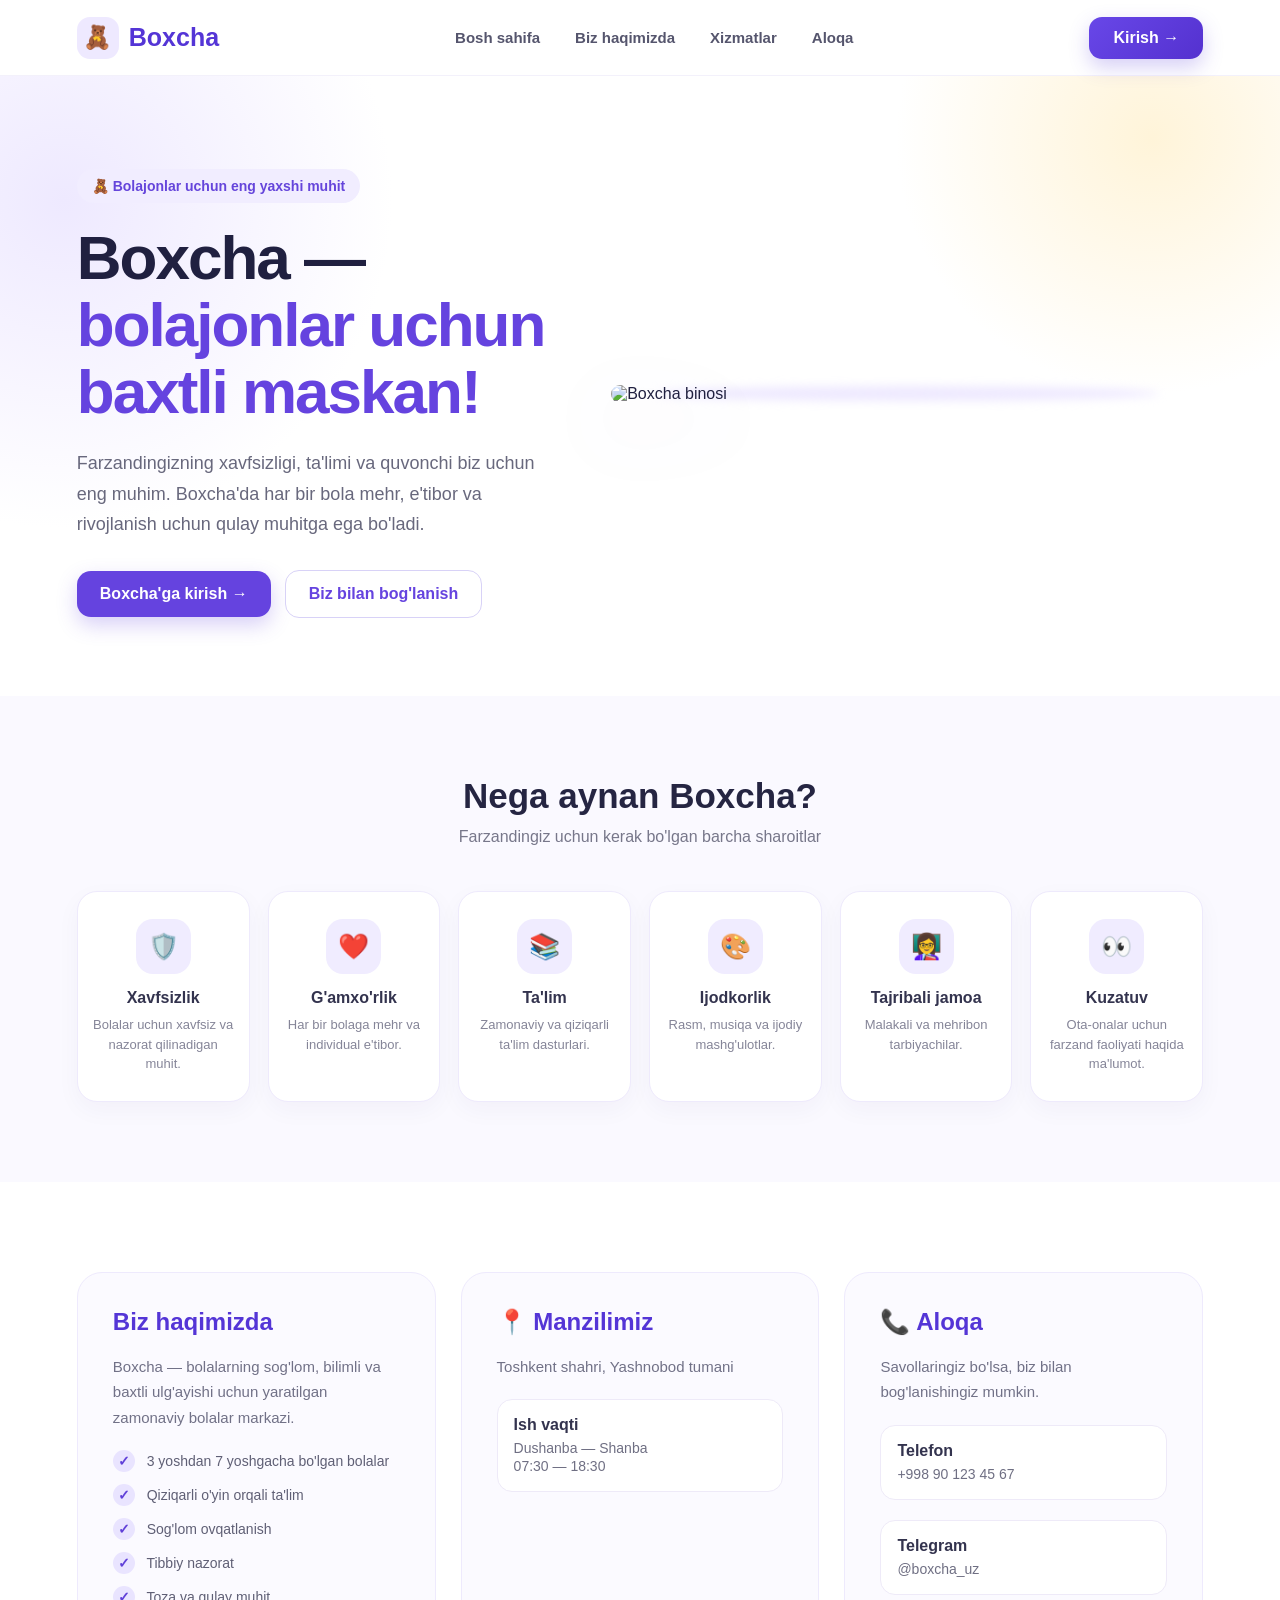
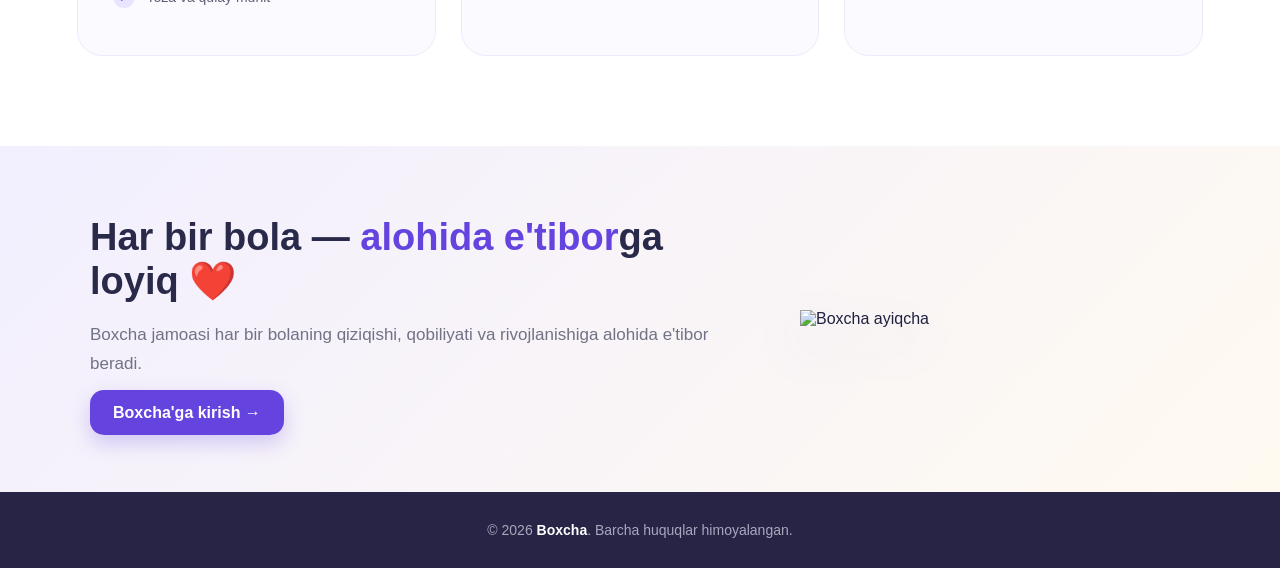
==== src/main/resources/static/home.html @ ea4a423c "defoult" ====
<!DOCTYPE html>
<html lang="uz">
<head>
  <meta charset="UTF-8">
  <meta name="viewport" content="width=device-width, initial-scale=1.0">

  <title>Boxcha — Bolajonlar uchun baxtli maskan</title>

  <style>
    * {
      margin: 0;
      padding: 0;
      box-sizing: border-box;
    }

    html {
      scroll-behavior: smooth;
    }

    body {
      font-family: "Segoe UI", Arial, sans-serif;
      color: #202040;
      background: #ffffff;
      overflow-x: hidden;
    }

    /* =========================
       HEADER
    ========================= */

    header {
      position: sticky;
      top: 0;
      z-index: 100;

      height: 76px;

      display: flex;
      align-items: center;
      justify-content: space-between;

      padding: 0 6%;

      background: rgba(255, 255, 255, 0.92);
      backdrop-filter: blur(15px);

      border-bottom: 1px solid rgba(100, 80, 200, 0.08);
    }

    .logo {
      display: flex;
      align-items: center;
      gap: 10px;

      font-size: 25px;
      font-weight: 800;

      color: #5435d6;
    }

    .logo-icon {
      width: 42px;
      height: 42px;

      border-radius: 13px;

      display: flex;
      align-items: center;
      justify-content: center;

      background: #eee9ff;

      font-size: 23px;
    }

    nav {
      display: flex;
      align-items: center;
      gap: 35px;
    }

    nav a {
      text-decoration: none;
      color: #55556d;

      font-size: 15px;
      font-weight: 600;

      transition: 0.25s;
    }

    nav a:hover {
      color: #5b3ee4;
    }

    .login-btn {
      display: inline-flex;
      align-items: center;
      gap: 8px;

      text-decoration: none;

      padding: 12px 24px;

      border-radius: 13px;

      background: linear-gradient(
              135deg,
              #6847e8,
              #5431cf
      );

      color: white;

      font-weight: 700;

      box-shadow:
              0 8px 20px rgba(91, 62, 220, 0.25);

      transition: 0.3s;
    }

    .login-btn:hover {
      transform: translateY(-2px);

      box-shadow:
              0 12px 25px rgba(91, 62, 220, 0.32);
    }

    /* =========================
       HERO
    ========================= */

    .hero {
      min-height: 620px;

      padding: 70px 6% 55px;

      display: grid;
      grid-template-columns: 0.9fr 1.1fr;

      align-items: center;
      gap: 50px;

      background:
              radial-gradient(
                      circle at 5% 20%,
                      #eee9ff 0,
                      transparent 25%
              ),
              radial-gradient(
                      circle at 90% 10%,
                      #fff4d9 0,
                      transparent 20%
              ),
              #ffffff;
    }

    .hero-content {
      max-width: 600px;
    }

    .badge {
      display: inline-flex;
      align-items: center;
      gap: 8px;

      padding: 9px 15px;

      border-radius: 30px;

      background: #f1edff;

      color: #6545db;

      font-size: 14px;
      font-weight: 700;

      margin-bottom: 22px;
    }

    .hero h1 {
      font-size: clamp(40px, 5vw, 62px);

      line-height: 1.08;

      letter-spacing: -2px;

      color: #202040;

      margin-bottom: 22px;
    }

    .hero h1 span {
      color: #6543df;
    }

    .hero-text {
      font-size: 18px;

      line-height: 1.7;

      color: #68687d;

      max-width: 570px;

      margin-bottom: 30px;
    }

    .hero-buttons {
      display: flex;
      align-items: center;
      gap: 14px;

      flex-wrap: wrap;
    }

    .primary-btn,
    .secondary-btn {
      text-decoration: none;

      padding: 14px 23px;

      border-radius: 14px;

      font-weight: 700;

      transition: 0.3s;
    }

    .primary-btn {
      background: #6543df;
      color: white;

      box-shadow:
              0 8px 20px rgba(101, 67, 223, 0.25);
    }

    .primary-btn:hover {
      transform: translateY(-2px);
    }

    .secondary-btn {
      border: 1.5px solid #d8d2f7;
      color: #6543df;
      background: white;
    }

    .secondary-btn:hover {
      background: #f7f5ff;
    }

    /* =========================
       BUILDING IMAGE
    ========================= */

    .hero-image {
      position: relative;

      display: flex;
      justify-content: center;
      align-items: center;
    }

    .hero-image::before {
      content: "";

      position: absolute;

      width: 85%;
      height: 85%;

      background: #eee9ff;

      border-radius: 50%;

      filter: blur(5px);

      z-index: 0;
    }

    .building {
      position: relative;

      z-index: 1;

      width: 100%;
      max-width: 700px;

      border-radius: 35px;

      display: block;

      filter:
              drop-shadow(
                      0 25px 35px rgba(70, 50, 150, 0.18)
              );

      transition: 0.4s;
    }

    .building:hover {
      transform: translateY(-5px);
    }

    /* =========================
       FEATURES
    ========================= */

    .features {
      padding: 80px 6%;

      background: #faf9ff;

      text-align: center;
    }

    .section-title {
      font-size: 35px;

      color: #252542;

      margin-bottom: 12px;
    }

    .section-subtitle {
      color: #77778a;

      font-size: 16px;

      margin-bottom: 45px;
    }

    .feature-grid {
      max-width: 1250px;

      margin: auto;

      display: grid;

      grid-template-columns:
                repeat(6, 1fr);

      gap: 18px;
    }

    .feature-card {
      background: white;

      border-radius: 20px;

      padding: 27px 15px;

      border: 1px solid #eeeafc;

      box-shadow:
              0 8px 25px rgba(40, 30, 100, 0.04);

      transition: 0.3s;
    }

    .feature-card:hover {
      transform: translateY(-5px);

      box-shadow:
              0 15px 30px rgba(40, 30, 100, 0.08);
    }

    .feature-icon {
      width: 55px;
      height: 55px;

      margin: 0 auto 15px;

      border-radius: 17px;

      display: flex;
      align-items: center;
      justify-content: center;

      background: #f0ecff;

      font-size: 25px;
    }

    .feature-card h3 {
      font-size: 16px;

      margin-bottom: 8px;

      color: #33334e;
    }

    .feature-card p {
      font-size: 13px;

      line-height: 1.5;

      color: #858598;
    }

    /* =========================
       ABOUT
    ========================= */

    .about {
      padding: 90px 6%;

      background: white;
    }

    .about-grid {
      max-width: 1250px;

      margin: auto;

      display: grid;

      grid-template-columns:
                1fr 1fr 1fr;

      gap: 25px;
    }

    .about-card {
      padding: 35px;

      border-radius: 25px;

      background: #fbfaff;

      border: 1px solid #eeeafd;
    }

    .about-card h2 {
      color: #5435d6;

      font-size: 24px;

      margin-bottom: 18px;
    }

    .about-card p {
      color: #717187;

      line-height: 1.7;

      font-size: 15px;
    }

    .about-list {
      list-style: none;

      margin-top: 20px;
    }

    .about-list li {
      margin-bottom: 12px;

      color: #5f5f75;

      font-size: 14px;
    }

    .about-list li::before {
      content: "✓";

      display: inline-flex;

      align-items: center;
      justify-content: center;

      width: 22px;
      height: 22px;

      margin-right: 8px;

      border-radius: 50%;

      background: #e9e4ff;

      color: #6040d8;

      font-weight: bold;
    }

    .contact-box {
      margin-top: 20px;

      padding: 16px;

      border-radius: 15px;

      background: white;

      border: 1px solid #eeeaf8;
    }

    .contact-box strong {
      display: block;

      color: #33334e;

      margin-bottom: 5px;
    }

    .contact-box span {
      color: #6f6f83;

      font-size: 14px;
    }

    /* =========================
       BEAR SECTION
    ========================= */

    .bear-section {
      padding: 70px 6%;

      background:
              linear-gradient(
                      135deg,
                      #f2efff,
                      #fffaf0
              );

      display: flex;

      justify-content: center;

      align-items: center;
    }

    .bear-container {
      max-width: 1100px;

      width: 100%;

      display: grid;

      grid-template-columns: 1fr 400px;

      align-items: center;

      gap: 50px;
    }

    .bear-text h2 {
      font-size: 38px;

      color: #29294a;

      margin-bottom: 18px;
    }

    .bear-text h2 span {
      color: #6543df;
    }

    .bear-text p {
      color: #727286;

      font-size: 17px;

      line-height: 1.7;

      margin-bottom: 25px;
    }

    .bear {
      width: 100%;

      max-width: 380px;

      display: block;

      margin: auto;

      filter:
              drop-shadow(
                      0 20px 25px rgba(70, 50, 150, 0.15)
              );

      animation: bearFloat 4s ease-in-out infinite;
    }

    @keyframes bearFloat {

      0%,
      100% {
        transform: translateY(0);
      }

      50% {
        transform: translateY(-10px);
      }
    }

    /* =========================
       FOOTER
    ========================= */

    footer {
      padding: 30px 6%;

      background: #272446;

      color: #aaa7bd;

      text-align: center;

      font-size: 14px;
    }

    footer strong {
      color: white;
    }

    /* =========================
       MOBILE
    ========================= */

    @media (max-width: 1000px) {

      nav {
        display: none;
      }

      .hero {
        grid-template-columns: 1fr;

        text-align: center;

        padding-top: 50px;
      }

      .hero-content {
        margin: auto;
      }

      .hero-text {
        margin-left: auto;
        margin-right: auto;
      }

      .hero-buttons {
        justify-content: center;
      }

      .feature-grid {
        grid-template-columns:
                    repeat(3, 1fr);
      }

      .about-grid {
        grid-template-columns: 1fr;
      }

      .bear-container {
        grid-template-columns: 1fr;

        text-align: center;
      }
    }

    @media (max-width: 600px) {

      header {
        padding: 0 20px;
      }

      .logo {
        font-size: 21px;
      }

      .login-btn {
        padding: 10px 17px;

        font-size: 14px;
      }

      .hero {
        padding-left: 20px;
        padding-right: 20px;
      }

      .hero h1 {
        font-size: 38px;
      }

      .hero-text {
        font-size: 16px;
      }

      .feature-grid {
        grid-template-columns:
                    repeat(2, 1fr);
      }

      .features,
      .about,
      .bear-section {
        padding-left: 20px;
        padding-right: 20px;
      }

      .section-title {
        font-size: 29px;
      }

      .bear-text h2 {
        font-size: 30px;
      }
    }
  </style>
</head>

<body>

<!-- =========================
     HEADER
========================= -->

<header>

  <div class="logo">
    <div class="logo-icon">
      🧸
    </div>

    Boxcha
  </div>

  <nav>
    <a href="#home">Bosh sahifa</a>
    <a href="#about">Biz haqimizda</a>
    <a href="#features">Xizmatlar</a>
    <a href="#contact">Aloqa</a>
  </nav>

  <!-- Sening login URL'ing -->
  <a href="auth/login.html" class="login-btn">
    Kirish →
  </a>

</header>


<!-- =========================
     HERO
========================= -->

<section class="hero" id="home">

  <div class="hero-content">

    <div class="badge">
      🧸 Bolajonlar uchun eng yaxshi muhit
    </div>

    <h1>
      Boxcha —
      <span>bolajonlar uchun baxtli maskan!</span>
    </h1>

    <p class="hero-text">
      Farzandingizning xavfsizligi, ta'limi va
      quvonchi biz uchun eng muhim.
      Boxcha'da har bir bola mehr, e'tibor va
      rivojlanish uchun qulay muhitga ega bo'ladi.
    </p>

    <div class="hero-buttons">

      <a href="auth/login.html"
         class="primary-btn">
        Boxcha'ga kirish →
      </a>

      <a href="#contact"
         class="secondary-btn">
        Biz bilan bog'lanish
      </a>

    </div>

  </div>


  <div class="hero-image">

    <img
            src="/images/boxcha-building.png"
            alt="Boxcha binosi"
            class="building"
    />

  </div>

</section>


<!-- =========================
     FEATURES
========================= -->

<section class="features" id="features">

  <h2 class="section-title">
    Nega aynan Boxcha?
  </h2>

  <p class="section-subtitle">
    Farzandingiz uchun kerak bo'lgan barcha sharoitlar
  </p>


  <div class="feature-grid">

    <div class="feature-card">

      <div class="feature-icon">
        🛡️
      </div>

      <h3>
        Xavfsizlik
      </h3>

      <p>
        Bolalar uchun xavfsiz va nazorat qilinadigan muhit.
      </p>

    </div>


    <div class="feature-card">

      <div class="feature-icon">
        ❤️
      </div>

      <h3>
        G'amxo'rlik
      </h3>

      <p>
        Har bir bolaga mehr va individual e'tibor.
      </p>

    </div>


    <div class="feature-card">

      <div class="feature-icon">
        📚
      </div>

      <h3>
        Ta'lim
      </h3>

      <p>
        Zamonaviy va qiziqarli ta'lim dasturlari.
      </p>

    </div>


    <div class="feature-card">

      <div class="feature-icon">
        🎨
      </div>

      <h3>
        Ijodkorlik
      </h3>

      <p>
        Rasm, musiqa va ijodiy mashg'ulotlar.
      </p>

    </div>


    <div class="feature-card">

      <div class="feature-icon">
        👩‍🏫
      </div>

      <h3>
        Tajribali jamoa
      </h3>

      <p>
        Malakali va mehribon tarbiyachilar.
      </p>

    </div>


    <div class="feature-card">

      <div class="feature-icon">
        👀
      </div>

      <h3>
        Kuzatuv
      </h3>

      <p>
        Ota-onalar uchun farzand faoliyati haqida ma'lumot.
      </p>

    </div>

  </div>

</section>


<!-- =========================
     ABOUT
========================= -->

<section class="about" id="about">

  <div class="about-grid">


    <div class="about-card">

      <h2>
        Biz haqimizda
      </h2>

      <p>
        Boxcha — bolalarning sog'lom,
        bilimli va baxtli ulg'ayishi uchun
        yaratilgan zamonaviy bolalar markazi.
      </p>

      <ul class="about-list">

        <li>
          3 yoshdan 7 yoshgacha bo'lgan bolalar
        </li>

        <li>
          Qiziqarli o'yin orqali ta'lim
        </li>

        <li>
          Sog'lom ovqatlanish
        </li>

        <li>
          Tibbiy nazorat
        </li>

        <li>
          Toza va qulay muhit
        </li>

      </ul>

    </div>


    <div class="about-card">

      <h2>
        📍 Manzilimiz
      </h2>

      <p>
        Toshkent shahri,
        Yashnobod tumani
      </p>

      <div class="contact-box">

        <strong>
          Ish vaqti
        </strong>

        <span>
                    Dushanba — Shanba
                    <br>
                    07:30 — 18:30
                </span>

      </div>

    </div>


    <div class="about-card" id="contact">

      <h2>
        📞 Aloqa
      </h2>

      <p>
        Savollaringiz bo'lsa,
        biz bilan bog'lanishingiz mumkin.
      </p>

      <div class="contact-box">

        <strong>
          Telefon
        </strong>

        <span>
                    +998 90 123 45 67
                </span>

      </div>

      <div class="contact-box">

        <strong>
          Telegram
        </strong>

        <span>
                    @boxcha_uz
                </span>

      </div>

    </div>

  </div>

</section>


<!-- =========================
     BEAR SECTION
========================= -->

<section class="bear-section">

  <div class="bear-container">

    <div class="bear-text">

      <h2>
        Har bir bola —
        <span>alohida e'tibor</span>ga loyiq ❤️
      </h2>

      <p>
        Boxcha jamoasi har bir bolaning
        qiziqishi, qobiliyati va rivojlanishiga
        alohida e'tibor beradi.
      </p>

      <a href="auth/login.html"
         class="primary-btn">
        Boxcha'ga kirish →
      </a>

    </div>


    <div>

      <img
              src="/images/boxcha-bear.png"
              alt="Boxcha ayiqcha"
              class="bear"
      />

    </div>

  </div>

</section>


<!-- =========================
     FOOTER
========================= -->

<footer>

  © 2026
  <strong>Boxcha</strong>.
  Barcha huquqlar himoyalangan.

</footer>


</body>
</html>
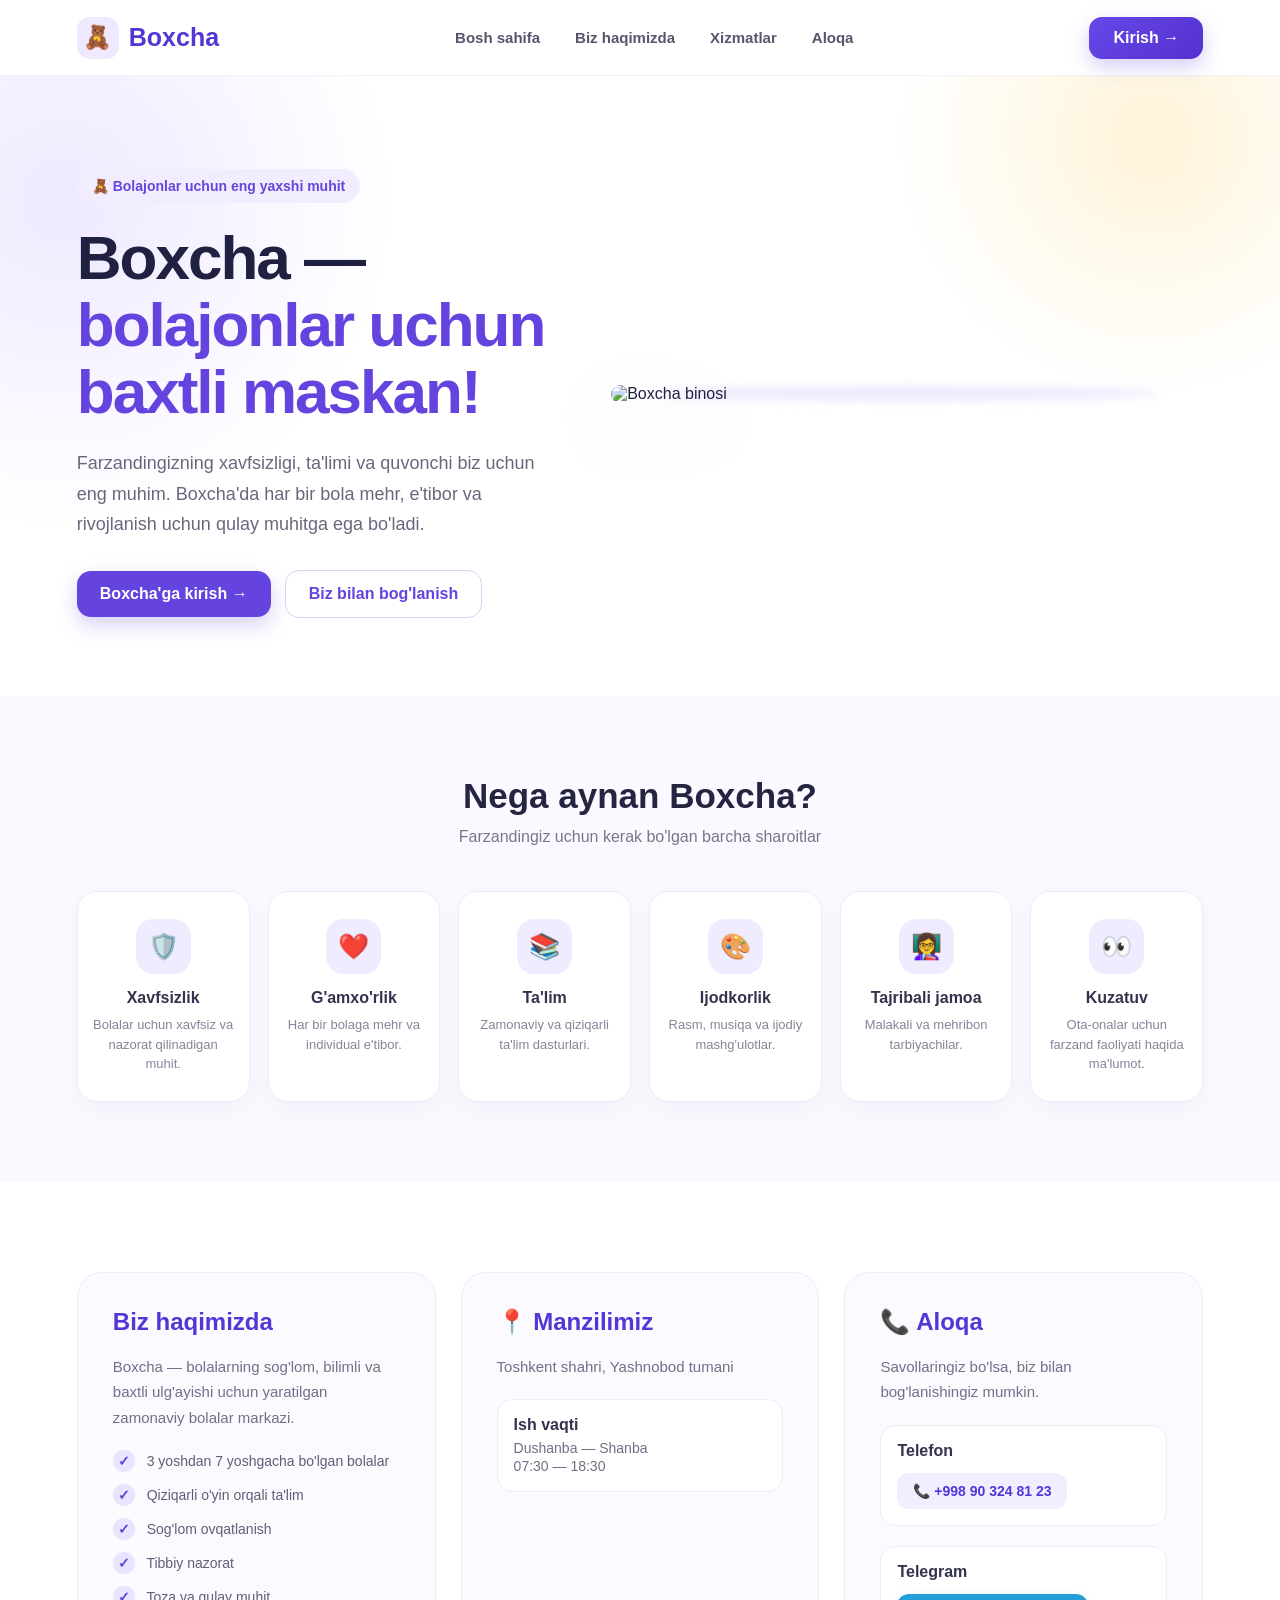
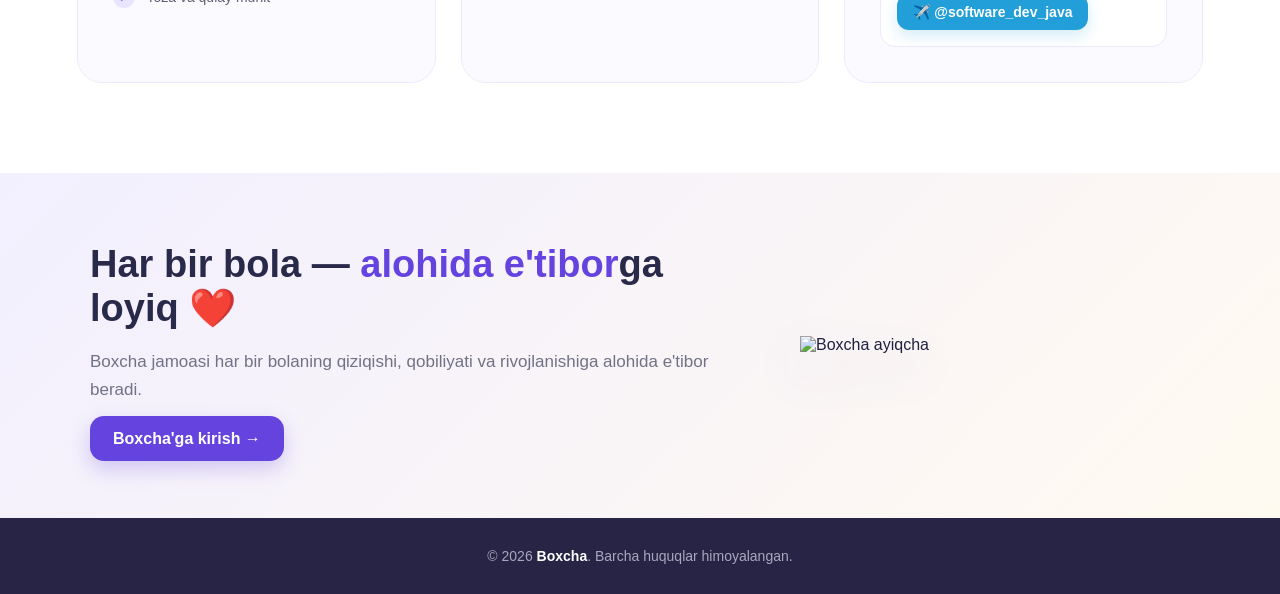
==== commit a103de63: "css ozgardi va kop joyla togirlandi va home page da ozgarishla boldi" ====
--- a/src/main/resources/static/home.html
+++ b/src/main/resources/static/home.html
@@ -712,6 +712,71 @@
         font-size: 30px;
       }
     }
+    .telegram-btn {
+      display: inline-flex;
+      align-items: center;
+      gap: 8px;
+
+      margin-top: 8px;
+
+      padding: 10px 16px;
+
+      border-radius: 12px;
+
+      background: #229ED9;
+
+      color: white;
+
+      text-decoration: none;
+
+      font-size: 14px;
+      font-weight: 700;
+
+      transition: 0.3s;
+
+      box-shadow: 0 6px 15px rgba(34, 158, 217, 0.2);
+    }
+
+    .telegram-btn:hover {
+      transform: translateY(-2px);
+
+      background: #168dcc;
+
+      box-shadow: 0 9px 20px rgba(34, 158, 217, 0.3);
+    }
+    .phone-copy-btn {
+      display: inline-flex;
+      align-items: center;
+      gap: 8px;
+
+      margin-top: 8px;
+      padding: 10px 16px;
+
+      border: none;
+      border-radius: 12px;
+
+      background: #f1efff;
+      color: #5435d6;
+
+      font-family: inherit;
+      font-size: 14px;
+      font-weight: 700;
+
+      cursor: pointer;
+
+      transition: 0.3s;
+    }
+
+    .phone-copy-btn:hover {
+      background: #e4deff;
+      transform: translateY(-2px);
+
+      box-shadow: 0 7px 16px rgba(84, 53, 214, 0.15);
+    }
+
+    .phone-copy-btn:active {
+      transform: scale(0.97);
+    }
   </style>
 </head>
 
@@ -1016,9 +1081,13 @@
           Telefon
         </strong>
 
-        <span>
-                    +998 90 123 45 67
-                </span>
+        <button
+                type="button"
+                class="phone-copy-btn"
+                onclick="copyPhone()"
+        >
+          📞 +998 90 324 81 23
+        </button>
 
       </div>
 
@@ -1028,9 +1097,14 @@
           Telegram
         </strong>
 
-        <span>
-                    @boxcha_uz
-                </span>
+        <a
+                href="https://t.me/software_dev_java"
+                target="_blank"
+                rel="noopener noreferrer"
+                class="telegram-btn"
+        >
+          ✈️ @software_dev_java
+        </a>
 
       </div>
 
@@ -1097,6 +1171,14 @@
 
 </footer>
 
-
+<script>
+  function copyPhone() {
+    const phone = "+998 90 324 81 23";
+
+    navigator.clipboard.writeText(phone).then(() => {
+      alert("📋 Telefon raqami nusxalandi!");
+    });
+  }
+</script>
 </body>
 </html>
